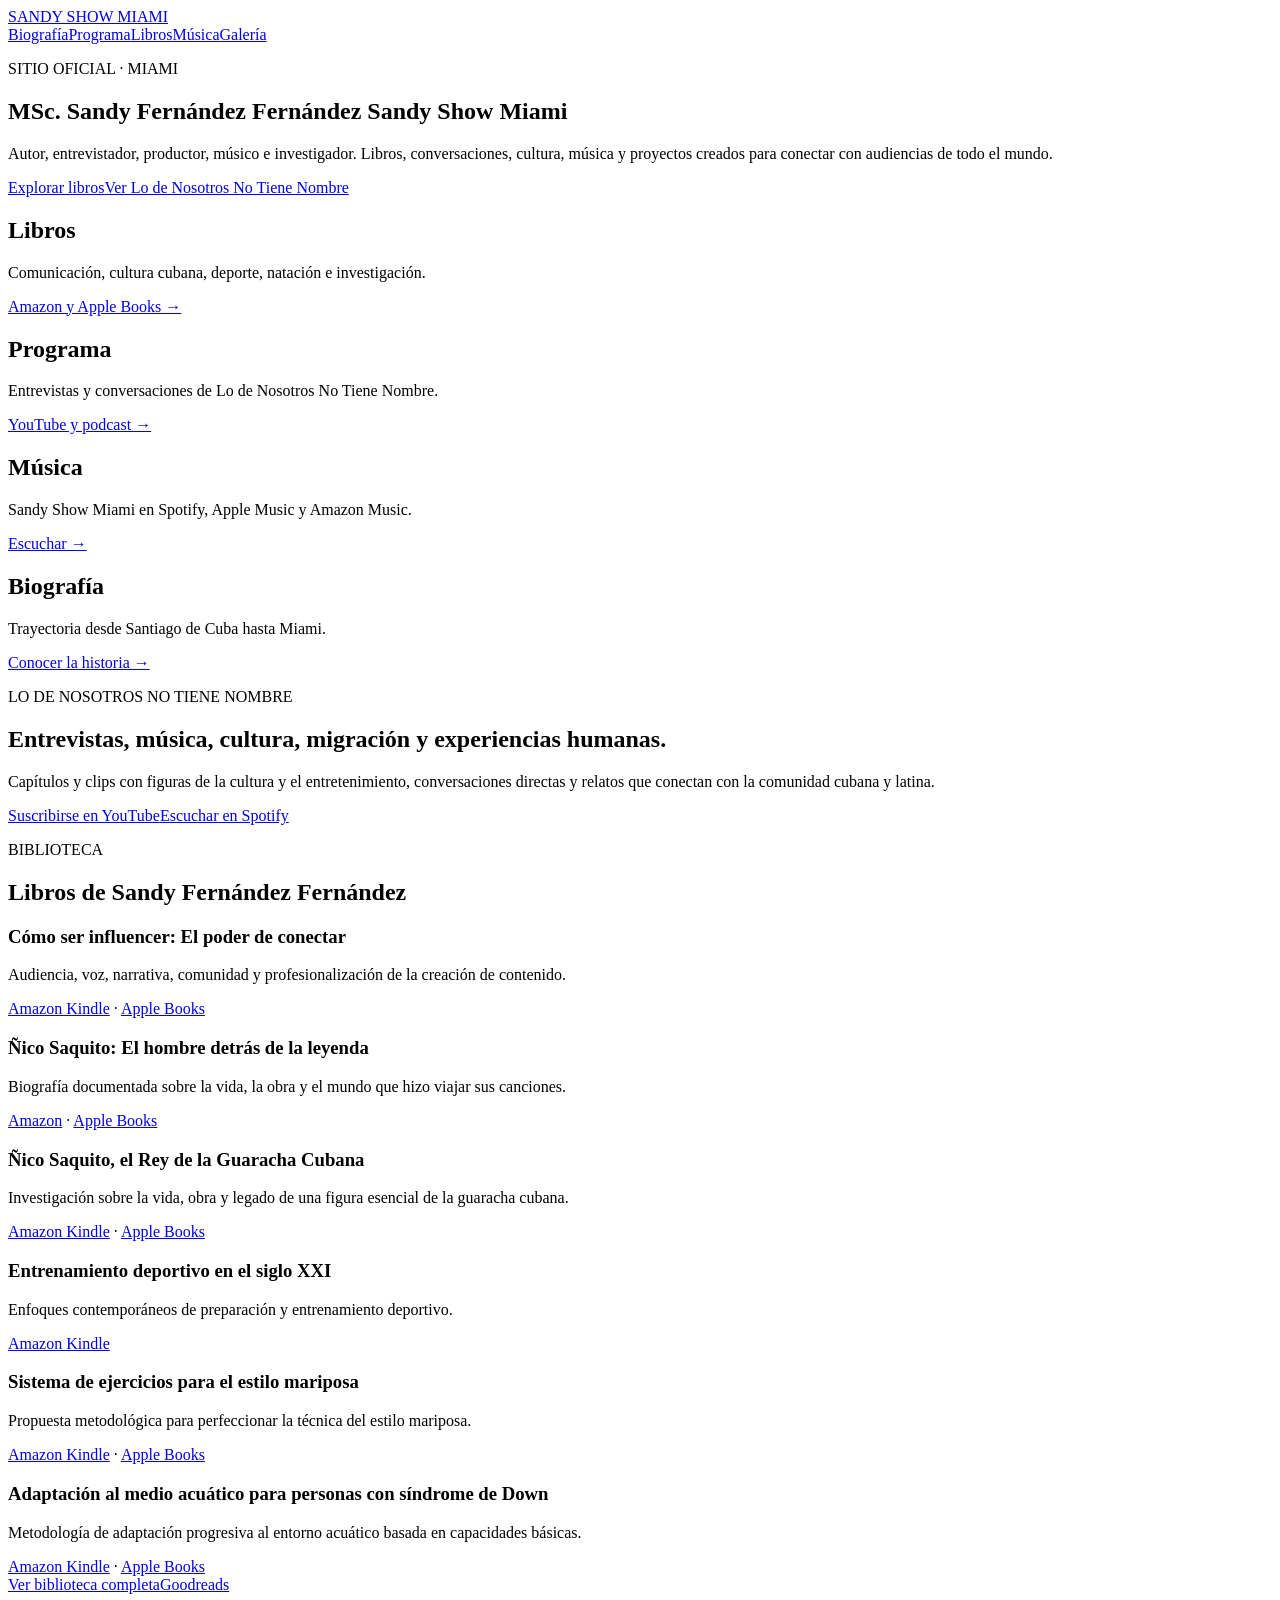
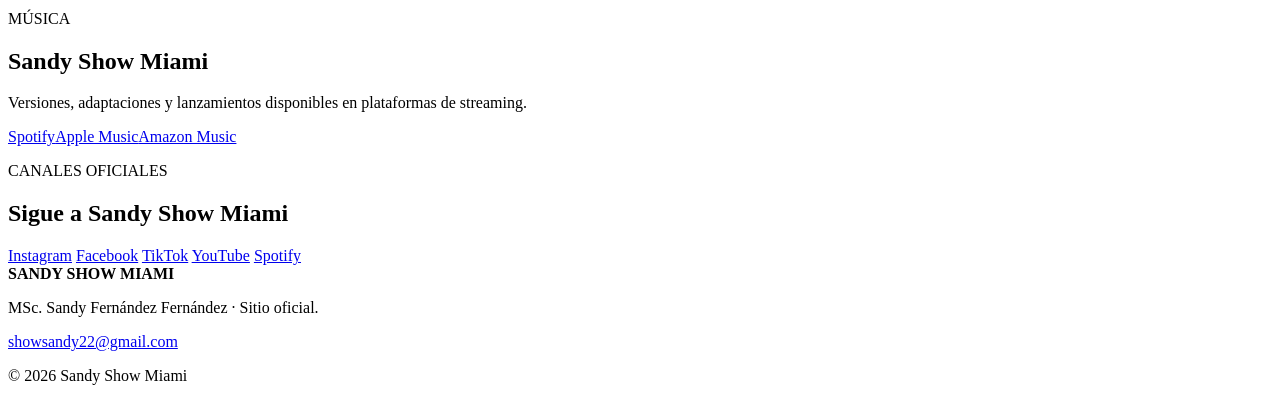
==== index.html @ 65d65d1b "Initialize Sandy Show Miami site with SEO-focused homepage" ====
<!doctype html>
<html lang="es">
<head>
  <meta charset="utf-8">
  <meta name="viewport" content="width=device-width,initial-scale=1">
  <title>Sandy Show Miami | MSc. Sandy Fernández Fernández — Libros, Podcast, Música y Medios</title>
  <meta name="description" content="Sitio oficial de MSc. Sandy Fernández Fernández, conocido como Sandy Show Miami. Libros en Amazon y Apple Books, Lo de Nosotros No Tiene Nombre, música, biografía, galería y proyectos de medios desde Miami.">
  <meta name="keywords" content="Sandy Show Miami,Sandy Fernández Fernández,Lo de Nosotros No Tiene Nombre,libros Sandy Fernández,Ñico Saquito,guaracha cubana,marketing digital,influencer,natación mariposa,síndrome de Down,deporte,podcast cubano,música cubana">
  <meta name="author" content="MSc. Sandy Fernández Fernández">
  <meta name="robots" content="index,follow,max-image-preview:large,max-snippet:-1,max-video-preview:-1">
  <link rel="canonical" href="https://sandyshowmiami.com/">
  <link rel="stylesheet" href="/styles.css">
  <link rel="manifest" href="/site.webmanifest">
  <meta property="og:type" content="website">
  <meta property="og:site_name" content="Sandy Show Miami">
  <meta property="og:title" content="Sandy Show Miami | MSc. Sandy Fernández Fernández">
  <meta property="og:description" content="Libros, entrevistas, música, investigación, marketing y trayectoria de Sandy Fernández Fernández — Sandy Show Miami.">
  <meta property="og:url" content="https://sandyshowmiami.com/">
  <meta name="twitter:card" content="summary_large_image">
  <script type="application/ld+json">
  {
    "@context":"https://schema.org",
    "@graph":[
      {
        "@type":"Person",
        "@id":"https://sandyshowmiami.com/#person",
        "name":"MSc. Sandy Fernández Fernández",
        "alternateName":["Sandy Fernández Fernández","Sandy Show Miami","Sandy Show"],
        "url":"https://sandyshowmiami.com/",
        "jobTitle":["Autor","Entrevistador","Productor","Músico","Investigador"],
        "sameAs":[
          "https://www.instagram.com/sandyshowmiami/",
          "https://www.facebook.com/sandyshowmiami/",
          "https://www.tiktok.com/@sandyshowmiami",
          "https://www.youtube.com/@LoDeNosotrosNoTieneNombre",
          "https://open.spotify.com/artist/2z1c8f51dQQsOuAaoIiLI3",
          "https://music.apple.com/us/artist/sandy-show-miami/6783455339",
          "https://www.goodreads.com/author/show/71326584.Sandy_Fernandez_Fernandez"
        ]
      },
      {
        "@type":"Organization",
        "@id":"https://sandyshowmiami.com/#brand",
        "name":"Sandy Show Miami",
        "url":"https://sandyshowmiami.com/",
        "founder":{"@id":"https://sandyshowmiami.com/#person"},
        "sameAs":[
          "https://www.instagram.com/sandyshowmiami/",
          "https://www.facebook.com/sandyshowmiami/",
          "https://www.tiktok.com/@sandyshowmiami"
        ]
      },
      {
        "@type":"PodcastSeries",
        "@id":"https://sandyshowmiami.com/programa#podcast",
        "name":"Lo de Nosotros No Tiene Nombre",
        "url":"https://sandyshowmiami.com/programa",
        "creator":{"@id":"https://sandyshowmiami.com/#person"},
        "sameAs":[
          "https://www.youtube.com/@LoDeNosotrosNoTieneNombre",
          "https://open.spotify.com/show/033Y5hWuuSFOrQjXO4KJoz"
        ]
      },
      {
        "@type":"WebSite",
        "@id":"https://sandyshowmiami.com/#website",
        "url":"https://sandyshowmiami.com/",
        "name":"Sandy Show Miami",
        "publisher":{"@id":"https://sandyshowmiami.com/#brand"},
        "inLanguage":["es","en"]
      }
    ]
  }
  </script>
</head>
<body>
<header class="site-header">
  <a class="brand" href="/">SANDY SHOW MIAMI</a>
  <nav aria-label="Principal">
    <a href="/biografia">Biografía</a><a href="/programa">Programa</a><a href="/libro">Libros</a><a href="/musica">Música</a><a href="/galeria">Galería</a>
  </nav>
</header>

<main>
<section class="hero">
  <p class="eyebrow">SITIO OFICIAL · MIAMI</p>
  <h1>MSc. Sandy Fernández Fernández <span>Sandy Show Miami</span></h1>
  <p class="lead">Autor, entrevistador, productor, músico e investigador. Libros, conversaciones, cultura, música y proyectos creados para conectar con audiencias de todo el mundo.</p>
  <div class="actions"><a class="btn primary" href="/libro">Explorar libros</a><a class="btn" href="/programa">Ver Lo de Nosotros No Tiene Nombre</a></div>
</section>

<section class="grid four" aria-label="Áreas principales">
  <article><h2>Libros</h2><p>Comunicación, cultura cubana, deporte, natación e investigación.</p><a href="/libro">Amazon y Apple Books →</a></article>
  <article><h2>Programa</h2><p>Entrevistas y conversaciones de Lo de Nosotros No Tiene Nombre.</p><a href="/programa">YouTube y podcast →</a></article>
  <article><h2>Música</h2><p>Sandy Show Miami en Spotify, Apple Music y Amazon Music.</p><a href="/musica">Escuchar →</a></article>
  <article><h2>Biografía</h2><p>Trayectoria desde Santiago de Cuba hasta Miami.</p><a href="/biografia">Conocer la historia →</a></article>
</section>

<section class="spotlight">
  <div><p class="eyebrow">LO DE NOSOTROS NO TIENE NOMBRE</p><h2>Entrevistas, música, cultura, migración y experiencias humanas.</h2><p>Capítulos y clips con figuras de la cultura y el entretenimiento, conversaciones directas y relatos que conectan con la comunidad cubana y latina.</p></div>
  <div class="actions"><a class="btn primary" href="https://www.youtube.com/@LoDeNosotrosNoTieneNombre" target="_blank" rel="noopener">Suscribirse en YouTube</a><a class="btn" href="https://open.spotify.com/show/033Y5hWuuSFOrQjXO4KJoz" target="_blank" rel="noopener">Escuchar en Spotify</a></div>
</section>

<section>
  <p class="eyebrow">BIBLIOTECA</p>
  <h2>Libros de Sandy Fernández Fernández</h2>
  <div class="grid three">
    <article><h3>Cómo ser influencer: El poder de conectar</h3><p>Audiencia, voz, narrativa, comunidad y profesionalización de la creación de contenido.</p><a href="https://www.amazon.com/dp/B0HDKDR2WD">Amazon Kindle</a> · <a href="https://books.apple.com/us/book/how-to-be-an-influencer/id6807143256">Apple Books</a></article>
    <article><h3>Ñico Saquito: El hombre detrás de la leyenda</h3><p>Biografía documentada sobre la vida, la obra y el mundo que hizo viajar sus canciones.</p><a href="https://a.co/d/000w4yb0">Amazon</a> · <a href="https://books.apple.com/us/book/%C3%B1ico-saquito/id6804259719">Apple Books</a></article>
    <article><h3>Ñico Saquito, el Rey de la Guaracha Cubana</h3><p>Investigación sobre la vida, obra y legado de una figura esencial de la guaracha cubana.</p><a href="https://www.amazon.com/dp/B0GX5HVBYL">Amazon Kindle</a> · <a href="https://books.apple.com/us/book/%C3%B1ico-saquito/id6804259518">Apple Books</a></article>
    <article><h3>Entrenamiento deportivo en el siglo XXI</h3><p>Enfoques contemporáneos de preparación y entrenamiento deportivo.</p><a href="https://www.amazon.com/dp/B0H9PNRBVY">Amazon Kindle</a></article>
    <article><h3>Sistema de ejercicios para el estilo mariposa</h3><p>Propuesta metodológica para perfeccionar la técnica del estilo mariposa.</p><a href="https://www.amazon.com/dp/B0H9JCRZ8W">Amazon Kindle</a> · <a href="https://books.apple.com/us/book/a-system-of-exercises-for-improving-butterfly/id6804263588">Apple Books</a></article>
    <article><h3>Adaptación al medio acuático para personas con síndrome de Down</h3><p>Metodología de adaptación progresiva al entorno acuático basada en capacidades básicas.</p><a href="https://www.amazon.com/dp/B0H9PJOBRH">Amazon Kindle</a> · <a href="https://books.apple.com/mx/book/adaptaci%C3%B3n-al-medio-acu%C3%A1tico/id6804256939">Apple Books</a></article>
  </div>
  <div class="actions"><a class="btn primary" href="/libro">Ver biblioteca completa</a><a class="btn" href="https://www.goodreads.com/author/show/71326584.Sandy_Fernandez_Fernandez">Goodreads</a></div>
</section>

<section class="spotlight">
  <div><p class="eyebrow">MÚSICA</p><h2>Sandy Show Miami</h2><p>Versiones, adaptaciones y lanzamientos disponibles en plataformas de streaming.</p></div>
  <div class="actions"><a class="btn primary" href="https://open.spotify.com/artist/2z1c8f51dQQsOuAaoIiLI3">Spotify</a><a class="btn" href="https://music.apple.com/us/artist/sandy-show-miami/6783455339">Apple Music</a><a class="btn" href="https://music.amazon.com/artists/B0H6GC23J3/sandy-show-miami">Amazon Music</a></div>
</section>

<section>
  <p class="eyebrow">CANALES OFICIALES</p><h2>Sigue a Sandy Show Miami</h2>
  <div class="socials">
    <a href="https://www.instagram.com/sandyshowmiami/">Instagram</a>
    <a href="https://www.facebook.com/sandyshowmiami/">Facebook</a>
    <a href="https://www.tiktok.com/@sandyshowmiami">TikTok</a>
    <a href="https://www.youtube.com/@LoDeNosotrosNoTieneNombre">YouTube</a>
    <a href="https://open.spotify.com/artist/2z1c8f51dQQsOuAaoIiLI3">Spotify</a>
  </div>
</section>
</main>

<footer><strong>SANDY SHOW MIAMI</strong><p>MSc. Sandy Fernández Fernández · Sitio oficial.</p><p><a href="mailto:showsandy22@gmail.com">showsandy22@gmail.com</a></p><p>© 2026 Sandy Show Miami</p></footer>
<script src="/script.js" defer></script>
</body></html>
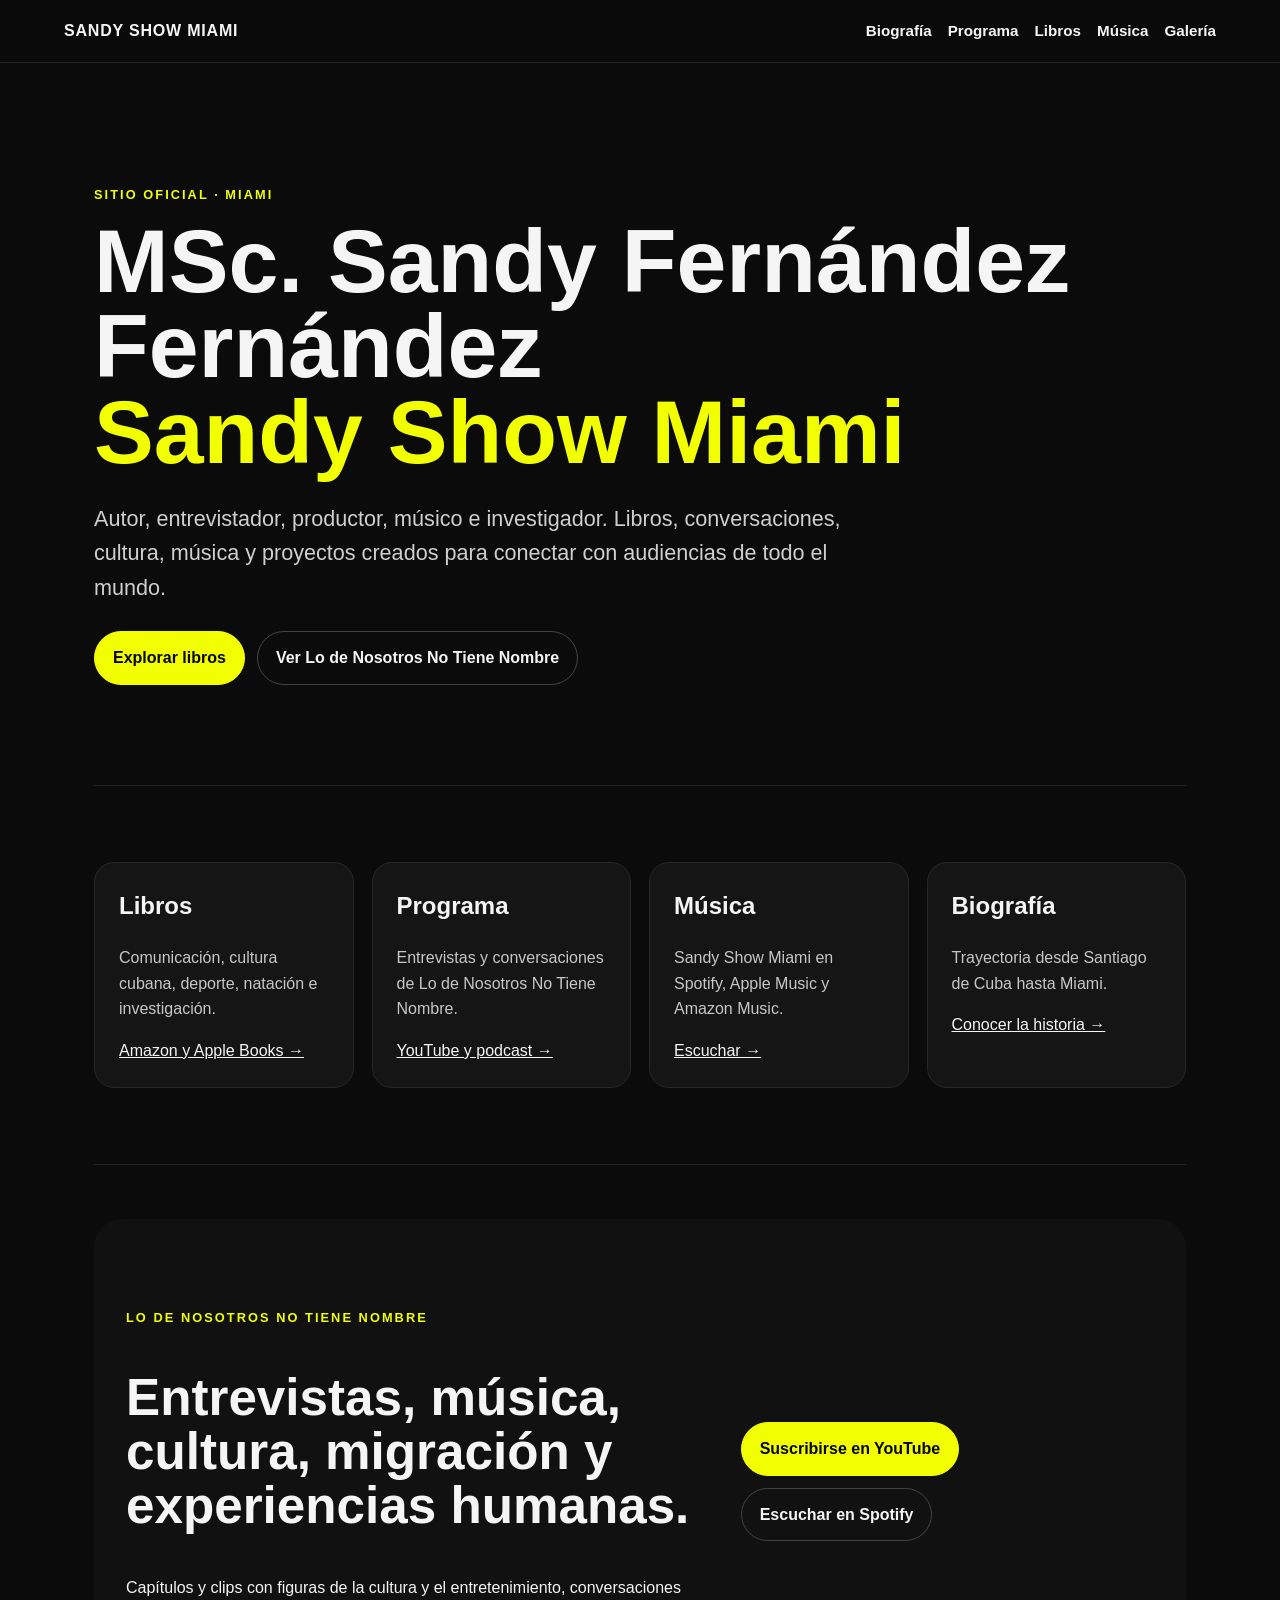
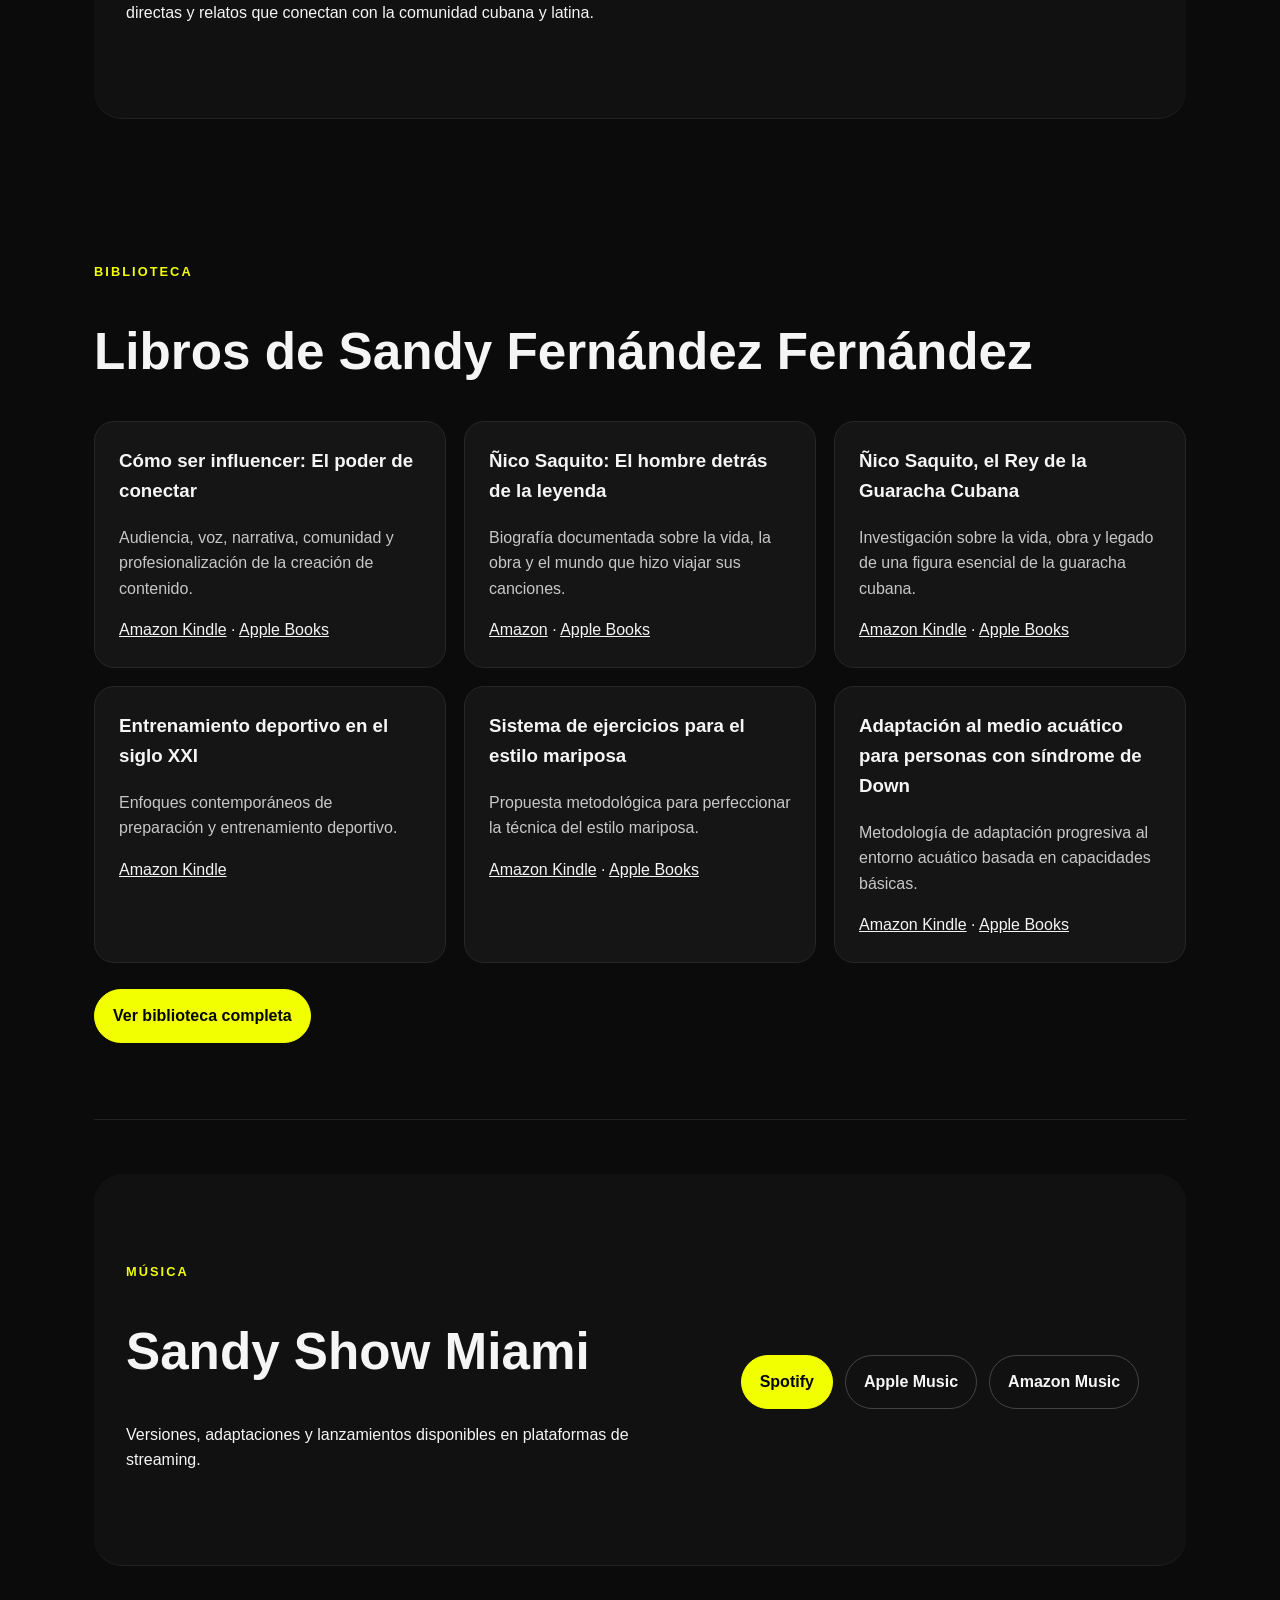
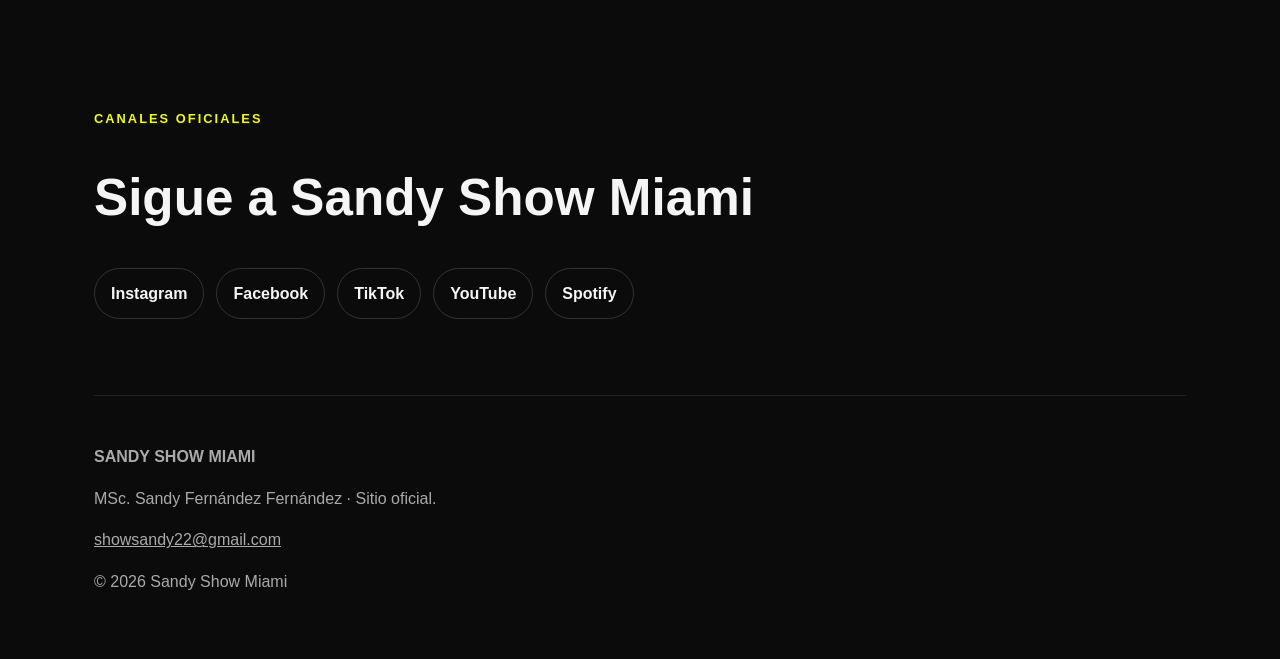
==== commit 794b4e43: "Refine retailer links and structured data" ====
--- a/index.html
+++ b/index.html
@@ -34,8 +34,7 @@
           "https://www.tiktok.com/@sandyshowmiami",
           "https://www.youtube.com/@LoDeNosotrosNoTieneNombre",
           "https://open.spotify.com/artist/2z1c8f51dQQsOuAaoIiLI3",
-          "https://music.apple.com/us/artist/sandy-show-miami/6783455339",
-          "https://www.goodreads.com/author/show/71326584.Sandy_Fernandez_Fernandez"
+          "https://music.apple.com/us/artist/sandy-show-miami/6783455339"
         ]
       },
       {
@@ -112,7 +111,7 @@
     <article><h3>Sistema de ejercicios para el estilo mariposa</h3><p>Propuesta metodológica para perfeccionar la técnica del estilo mariposa.</p><a href="https://www.amazon.com/dp/B0H9JCRZ8W">Amazon Kindle</a> · <a href="https://books.apple.com/us/book/a-system-of-exercises-for-improving-butterfly/id6804263588">Apple Books</a></article>
     <article><h3>Adaptación al medio acuático para personas con síndrome de Down</h3><p>Metodología de adaptación progresiva al entorno acuático basada en capacidades básicas.</p><a href="https://www.amazon.com/dp/B0H9PJOBRH">Amazon Kindle</a> · <a href="https://books.apple.com/mx/book/adaptaci%C3%B3n-al-medio-acu%C3%A1tico/id6804256939">Apple Books</a></article>
   </div>
-  <div class="actions"><a class="btn primary" href="/libro">Ver biblioteca completa</a><a class="btn" href="https://www.goodreads.com/author/show/71326584.Sandy_Fernandez_Fernandez">Goodreads</a></div>
+  <div class="actions"><a class="btn primary" href="/libro">Ver biblioteca completa</a></div>
 </section>
 
 <section class="spotlight">
--- a/styles.css
+++ b/styles.css
@@ -0,0 +1 @@
+*{box-sizing:border-box}html{scroll-behavior:smooth}body{margin:0;font-family:Inter,Arial,sans-serif;background:#0b0b0b;color:#f5f5f5;line-height:1.6}a{color:inherit}a:hover{opacity:.82}.site-header{position:sticky;top:0;z-index:20;display:flex;justify-content:space-between;align-items:center;gap:20px;padding:18px clamp(20px,5vw,72px);background:rgba(11,11,11,.94);backdrop-filter:blur(10px);border-bottom:1px solid #242424}.brand{font-weight:900;letter-spacing:.05em;text-decoration:none}.site-header nav{display:flex;flex-wrap:wrap;gap:16px}.site-header nav a{text-decoration:none;font-weight:700;font-size:.95rem}main{max-width:1220px;margin:auto;padding:0 clamp(20px,5vw,72px)}section{padding:76px 0;border-bottom:1px solid #222}.hero{padding-top:110px;padding-bottom:100px}.eyebrow{font-size:.8rem;font-weight:900;letter-spacing:.16em;text-transform:uppercase;color:#f2ff00}.hero h1{font-size:clamp(2.6rem,7vw,6.8rem);line-height:.95;margin:.15em 0 .3em;max-width:1000px}.hero h1 span{display:block;color:#f2ff00}.lead{font-size:clamp(1.05rem,2vw,1.35rem);max-width:780px;color:#cfcfcf}.actions{display:flex;flex-wrap:wrap;gap:12px;margin-top:26px}.btn{display:inline-block;text-decoration:none;border:1px solid #444;padding:13px 18px;border-radius:999px;font-weight:800}.btn.primary{background:#f2ff00;color:#050505;border-color:#f2ff00}.grid{display:grid;gap:18px}.grid.four{grid-template-columns:repeat(4,1fr)}.grid.three{grid-template-columns:repeat(3,1fr)}article{background:#151515;border:1px solid #272727;border-radius:20px;padding:24px}article h2,article h3{margin-top:0}article p{color:#c7c7c7}.spotlight{display:grid;grid-template-columns:1.4fr 1fr;gap:36px;align-items:center;background:#111;padding-left:32px;padding-right:32px;border-radius:28px;margin:54px 0}.spotlight h2,section>h2{font-size:clamp(2rem,4vw,3.7rem);line-height:1.05}.socials{display:flex;flex-wrap:wrap;gap:12px}.socials a{border:1px solid #333;border-radius:999px;padding:12px 16px;text-decoration:none;font-weight:800}footer{padding:48px clamp(20px,5vw,72px);max-width:1220px;margin:auto;color:#aaa}.page-hero{padding-top:90px}.page-hero h1{font-size:clamp(2.5rem,6vw,5.6rem);line-height:1;margin:.15em 0}.book-card .store-links{display:flex;gap:10px;flex-wrap:wrap;margin-top:14px}.store-links a{font-weight:800}.bio-copy{max-width:850px;font-size:1.08rem}.gallery-placeholder{display:grid;place-items:center;min-height:220px;border:1px dashed #444;border-radius:18px;color:#aaa;text-align:center;padding:24px}@media(max-width:900px){.grid.four,.grid.three,.spotlight{grid-template-columns:1fr 1fr}.site-header{align-items:flex-start}.site-header nav{display:none}.spotlight{grid-template-columns:1fr}}@media(max-width:620px){.grid.four,.grid.three{grid-template-columns:1fr}.hero{padding-top:72px}.hero h1{font-size:3.1rem}section{padding:54px 0}}
